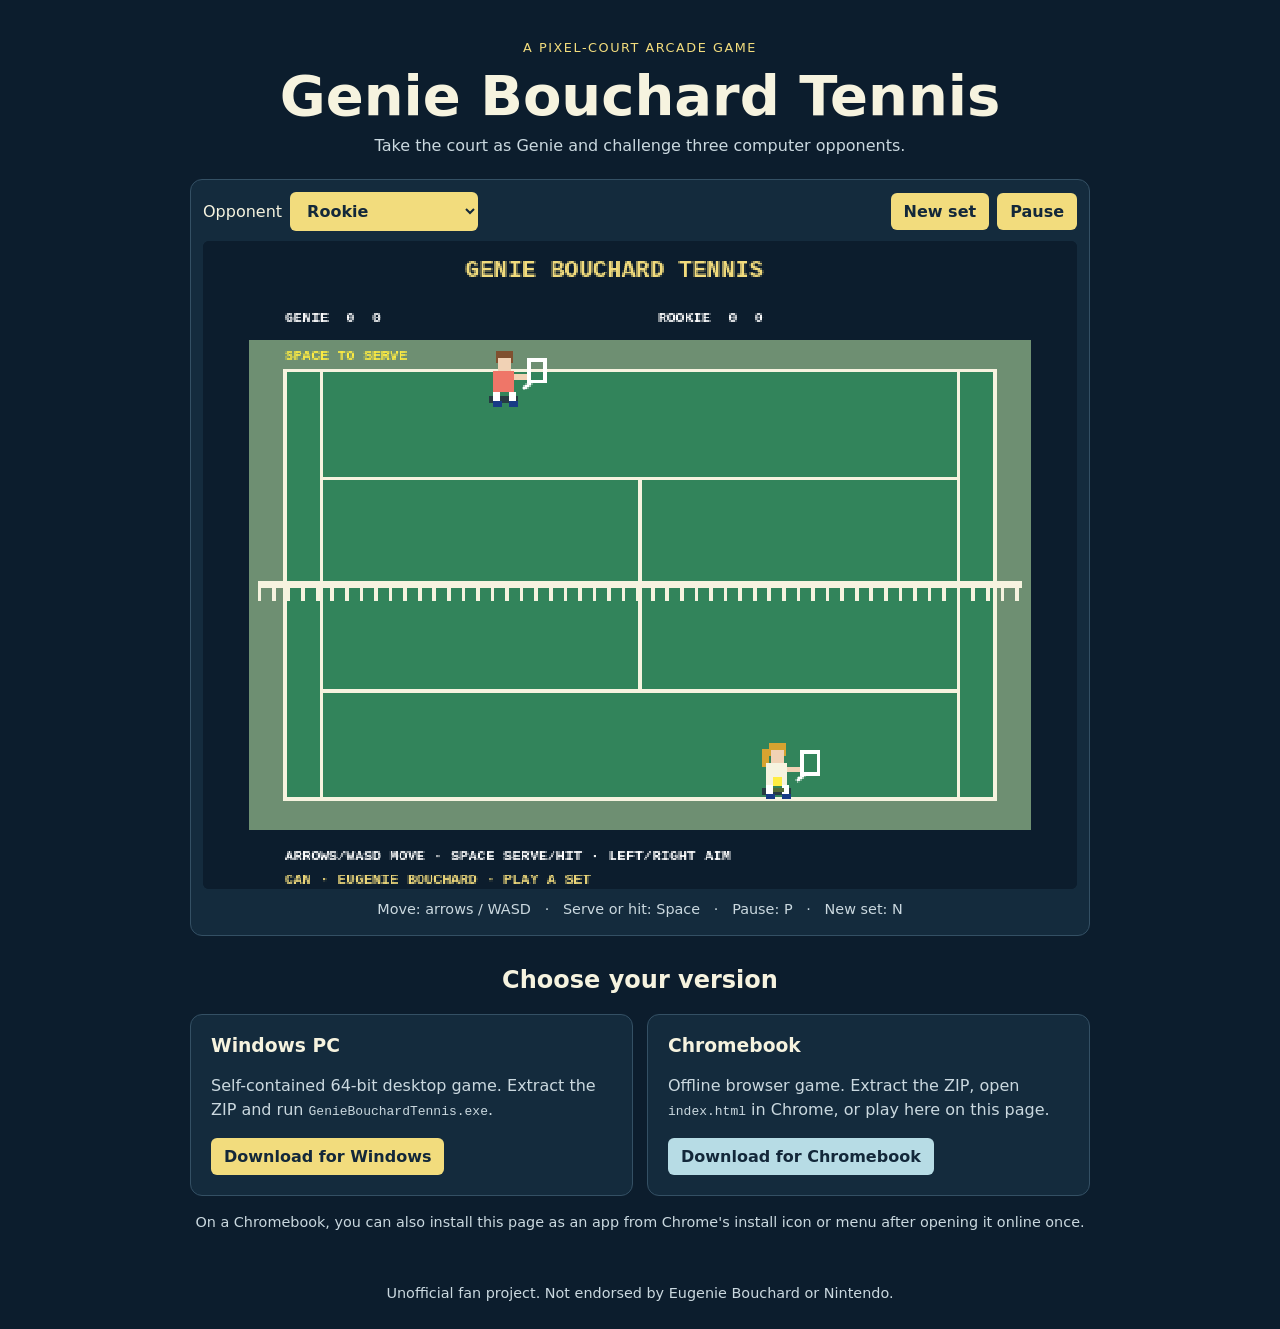
==== docs/index.html @ 1b9152fe "Add Pages site and Chromebook game Co-authored-by: jcampbell1870 <67461921+jcampbell1870@users.norep" ====
<!doctype html>
<html lang="en">
<head>
  <meta charset="utf-8">
  <meta name="viewport" content="width=device-width, initial-scale=1">
  <meta name="theme-color" content="#0c1d2d">
  <meta name="description" content="Play Genie Bouchard Tennis on Windows or Chromebook.">
  <link rel="manifest" href="./manifest.webmanifest">
  <link rel="stylesheet" href="./style.css">
  <title>Genie Bouchard Tennis</title>
</head>
<body>
  <main>
    <header>
      <p class="eyebrow">A pixel-court arcade game</p>
      <h1>Genie Bouchard Tennis</h1>
      <p>Take the court as Genie and challenge three computer opponents.</p>
    </header>

    <section class="game" aria-label="Play the game">
      <div class="toolbar">
        <label for="opponent">Opponent</label>
        <select id="opponent">
          <option>Rookie</option>
          <option>Club Champion</option>
          <option>Tour Challenger</option>
        </select>
        <button id="new-game" type="button">New set</button>
        <button id="pause" type="button">Pause</button>
      </div>
      <canvas id="court" width="480" height="360" tabindex="0" aria-label="Tennis game. Use arrow keys or WASD to move, Space to serve or hit, and P to pause."></canvas>
      <p class="controls">Move: arrows / WASD &nbsp; · &nbsp; Serve or hit: Space &nbsp; · &nbsp; Pause: P &nbsp; · &nbsp; New set: N</p>
    </section>

    <section class="downloads" aria-labelledby="download-title">
      <h2 id="download-title">Choose your version</h2>
      <div class="download-cards">
        <article>
          <h3>Windows PC</h3>
          <p>Self-contained 64-bit desktop game. Extract the ZIP and run <code>GenieBouchardTennis.exe</code>.</p>
          <a class="button" href="./downloads/GenieBouchardTennis-Windows-x64.zip">Download for Windows</a>
        </article>
        <article>
          <h3>Chromebook</h3>
          <p>Offline browser game. Extract the ZIP, open <code>index.html</code> in Chrome, or play here on this page.</p>
          <a class="button secondary" href="./downloads/GenieBouchardTennis-Chromebook.zip">Download for Chromebook</a>
        </article>
      </div>
      <p class="install-note">On a Chromebook, you can also install this page as an app from Chrome's install icon or menu after opening it online once.</p>
    </section>
    <footer>Unofficial fan project. Not endorsed by Eugenie Bouchard or Nintendo.</footer>
  </main>
  <script src="./game.js"></script>
  <script>
    if ("serviceWorker" in navigator && location.protocol !== "file:") {
      navigator.serviceWorker.register("./service-worker.js");
    }
  </script>
</body>
</html>
---- docs/style.css ----
:root {
  color-scheme: dark;
  font-family: system-ui, sans-serif;
  color: #f6f3df;
  background: #0c1d2d;
}

* { box-sizing: border-box; }

body { margin: 0; }

main {
  width: min(940px, 100%);
  margin: 0 auto;
  padding: 32px 20px 24px;
}

header { text-align: center; margin-bottom: 24px; }
h1 { margin: 4px 0 8px; font-size: clamp(2rem, 7vw, 3.5rem); }
header p { color: #cad8df; margin: 8px 0; }
.eyebrow { color: #f2dc7d; text-transform: uppercase; letter-spacing: .12em; font-size: .8rem; }

.game, .downloads article {
  background: #142b3d;
  border: 1px solid #345064;
  border-radius: 12px;
}

.game { padding: 12px; }
.toolbar { display: flex; align-items: center; flex-wrap: wrap; gap: 8px; margin-bottom: 10px; }
button, select, .button {
  border: 0;
  border-radius: 6px;
  background: #f2dc7d;
  color: #13283a;
  font: inherit;
  font-weight: 700;
  padding: 9px 13px;
}
button, select, a { cursor: pointer; }
button:hover, .button:hover { filter: brightness(1.1); }
select { margin-right: auto; }

canvas {
  display: block;
  width: 100%;
  max-height: 72vh;
  aspect-ratio: 4 / 3;
  background: #0c1d2d;
  border-radius: 6px;
  image-rendering: pixelated;
  outline-color: #f2dc7d;
}

.controls, .install-note, footer { color: #cad8df; font-size: .9rem; line-height: 1.5; }
.controls { text-align: center; margin: 10px 0 2px; }
.downloads { margin-top: 30px; }
.downloads h2 { text-align: center; }
.download-cards { display: grid; grid-template-columns: repeat(2, minmax(0, 1fr)); gap: 14px; }
.downloads article { padding: 20px; }
.downloads h3 { margin-top: 0; }
.downloads p { color: #cad8df; min-height: 3em; line-height: 1.5; }
.button { display: inline-block; text-decoration: none; }
.button.secondary { background: #b7dce5; }
.install-note { text-align: center; margin: 16px 0; }
footer { text-align: center; margin-top: 28px; }

@media (max-width: 560px) {
  main { padding: 24px 12px; }
  .download-cards { grid-template-columns: 1fr; }
  .downloads p { min-height: 0; }
  .toolbar select { margin-right: 0; }
}
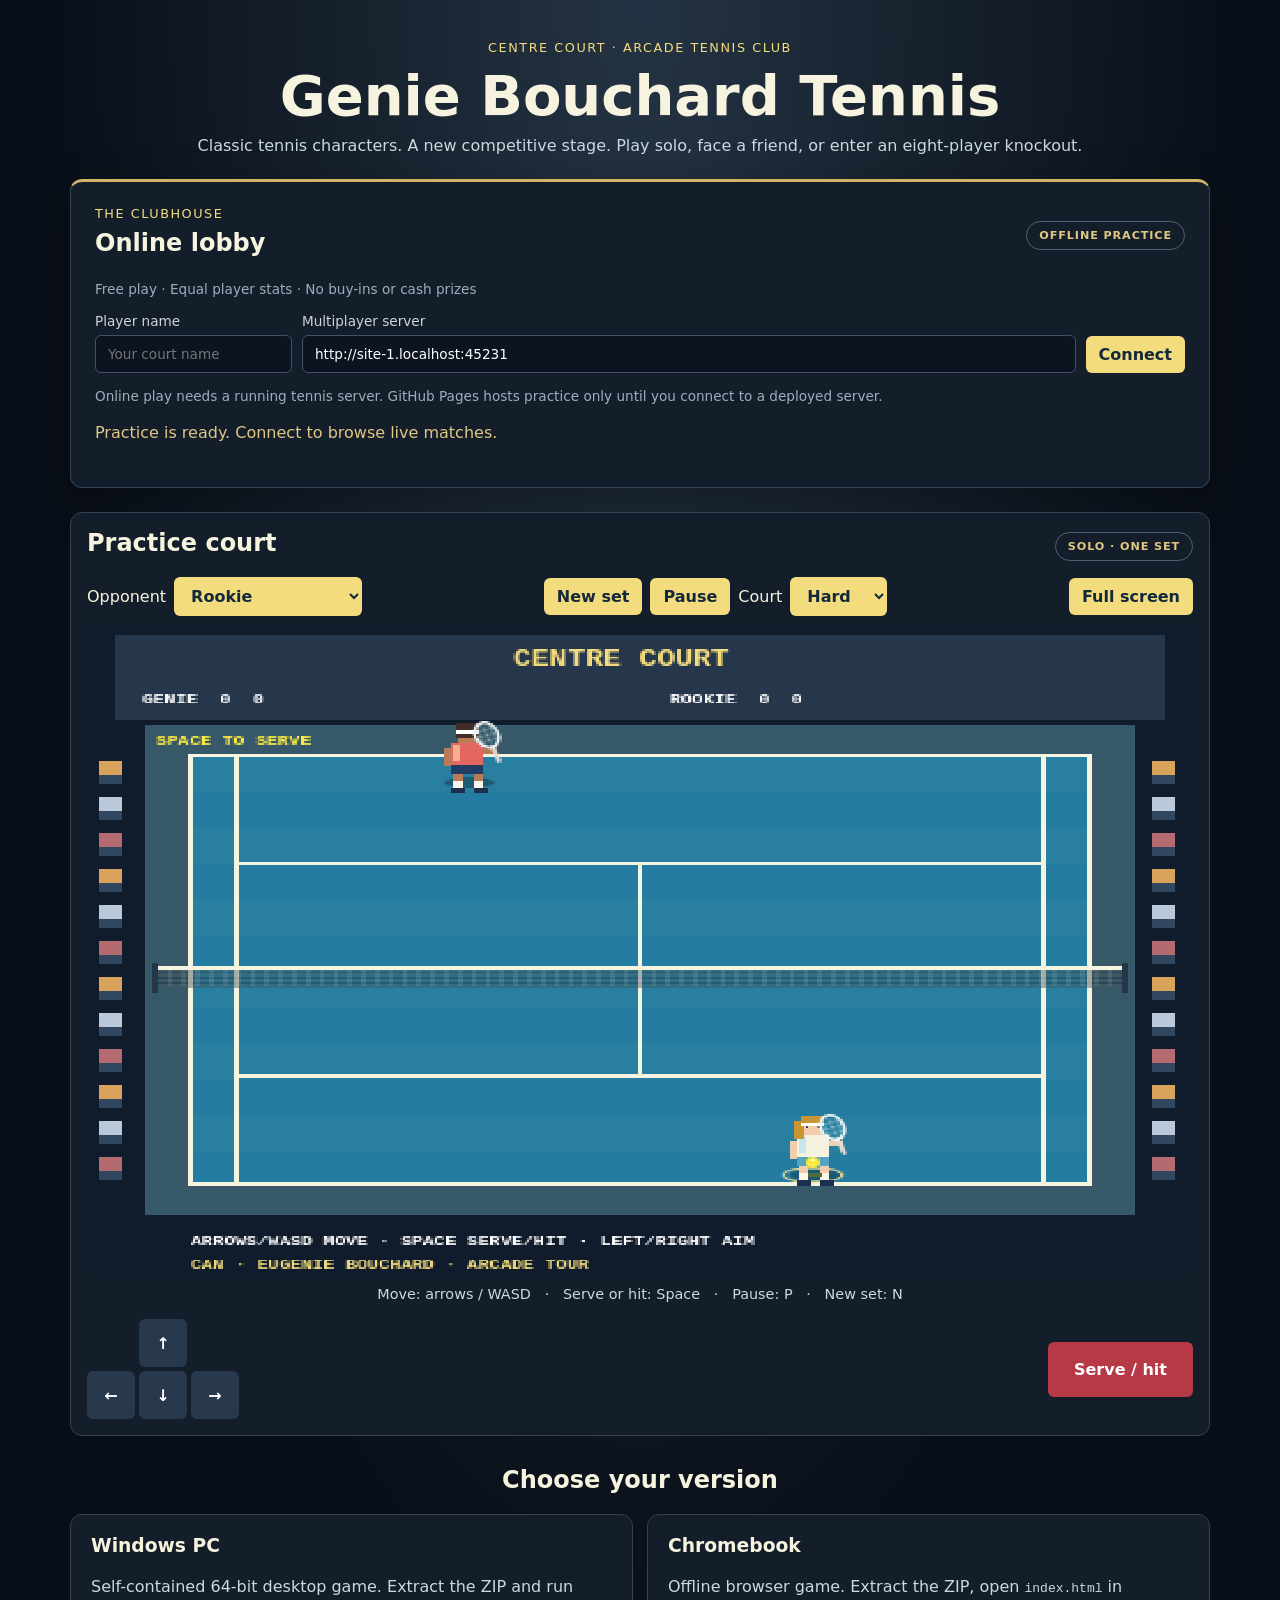
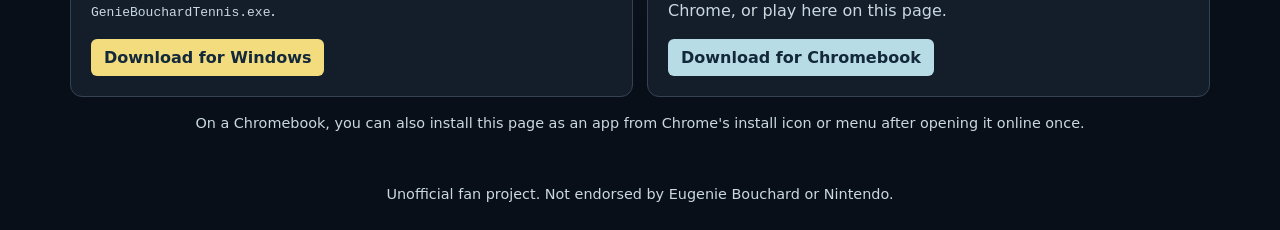
==== commit b8d1c33d: "Upgrade tennis characters and add online clubhouse interface Co-authored-by: jcampbell1870 <67461921" ====
--- a/docs/index.html
+++ b/docs/index.html
@@ -12,12 +12,56 @@
 <body>
   <main>
     <header>
-      <p class="eyebrow">A pixel-court arcade game</p>
+      <p class="eyebrow">Centre court · Arcade tennis club</p>
       <h1>Genie Bouchard Tennis</h1>
-      <p>Take the court as Genie and challenge three computer opponents.</p>
+      <p>Classic tennis characters. A new competitive stage. Play solo, face a friend, or enter an eight-player knockout.</p>
     </header>
 
+    <section class="lobby" aria-labelledby="lobby-title">
+      <div class="lobby-heading">
+        <div><p class="eyebrow">The clubhouse</p><h2 id="lobby-title">Online lobby</h2></div>
+        <span id="connection-badge" class="badge">OFFLINE PRACTICE</span>
+      </div>
+      <p class="lobby-note">Free play · Equal player stats · No buy-ins or cash prizes</p>
+      <form id="connect-form" class="connect-form">
+        <label>Player name <input id="player-name" maxlength="24" required placeholder="Your court name" autocomplete="nickname"></label>
+        <label class="server-field">Multiplayer server <input id="server-url" type="url" required placeholder="https://your-tennis-server.example" aria-describedby="server-help"></label>
+        <button id="connect" type="submit">Connect</button>
+        <button id="disconnect" type="button" hidden>Disconnect</button>
+      </form>
+      <p id="server-help" class="lobby-note">Online play needs a running tennis server. GitHub Pages hosts practice only until you connect to a deployed server.</p>
+      <p id="lobby-status" role="status" aria-live="polite">Practice is ready. Connect to browse live matches.</p>
+      <div id="lobby-content" hidden>
+        <div class="lobby-actions">
+          <div class="mode-tabs" role="group" aria-label="Room filter">
+            <button type="button" data-filter="all" aria-pressed="true">All courts</button>
+            <button type="button" data-filter="duel" aria-pressed="false">1 vs 1</button>
+            <button type="button" data-filter="tournament" aria-pressed="false">Tournaments</button>
+          </div>
+          <form id="create-form" class="create-form">
+            <label class="sr-only" for="room-name">Room name</label>
+            <input id="room-name" maxlength="40" required placeholder="Name your court">
+            <label class="sr-only" for="room-mode">Match format</label>
+            <select id="room-mode"><option value="duel">1 vs 1 · 2 seats</option><option value="tournament">Knockout · 8 seats</option></select>
+            <button id="create-room" type="submit">Create room</button>
+          </form>
+        </div>
+        <div class="room-table-wrap">
+          <table class="room-table"><thead><tr><th>Court / event</th><th>Format</th><th>Seats</th><th>Status</th><th><span class="sr-only">Join</span></th></tr></thead>
+            <tbody id="room-list"></tbody>
+          </table>
+        </div>
+        <section id="active-room" hidden aria-labelledby="active-room-title">
+          <div class="lobby-heading"><h3 id="active-room-title"></h3><button id="leave-room" type="button">Leave room</button></div>
+          <p id="room-status"></p>
+          <ol id="roster" class="roster"></ol>
+          <div id="bracket" class="bracket" aria-label="Tournament bracket"></div>
+        </section>
+      </div>
+    </section>
+
     <section class="game" aria-label="Play the game">
+      <div class="court-heading"><h2 id="match-title">Practice court</h2><span id="match-badge" class="badge">SOLO · ONE SET</span></div>
       <div class="toolbar">
         <label for="opponent">Opponent</label>
         <select id="opponent">
@@ -27,9 +71,17 @@
         </select>
         <button id="new-game" type="button">New set</button>
         <button id="pause" type="button">Pause</button>
+        <label for="surface">Court</label>
+        <select id="surface"><option value="hard">Hard</option><option value="grass">Grass</option><option value="clay">Clay</option></select>
+        <button id="fullscreen" type="button">Full screen</button>
       </div>
       <canvas id="court" width="480" height="360" tabindex="0" aria-label="Tennis game. Use arrow keys or WASD to move, Space to serve or hit, and P to pause."></canvas>
       <p class="controls">Move: arrows / WASD &nbsp; · &nbsp; Serve or hit: Space &nbsp; · &nbsp; Pause: P &nbsp; · &nbsp; New set: N</p>
+      <p id="online-controls" class="controls" hidden>Online matches cannot pause. You control the highlighted player; the upper player moves in screen coordinates. Release Space between swings.</p>
+      <div class="touch-controls" aria-label="Touch game controls">
+        <div class="direction-pad"><button type="button" data-key="ArrowUp" aria-label="Move up">↑</button><button type="button" data-key="ArrowLeft" aria-label="Move left">←</button><button type="button" data-key="ArrowDown" aria-label="Move down">↓</button><button type="button" data-key="ArrowRight" aria-label="Move right">→</button></div>
+        <button type="button" data-key=" " class="swing-button">Serve / hit</button>
+      </div>
     </section>
 
     <section class="downloads" aria-labelledby="download-title">
@@ -51,6 +103,7 @@
     <footer>Unofficial fan project. Not endorsed by Eugenie Bouchard or Nintendo.</footer>
   </main>
   <script src="./game.js"></script>
+  <script src="./lobby.js"></script>
   <script>
     if ("serviceWorker" in navigator && location.protocol !== "file:") {
       navigator.serviceWorker.register("./service-worker.js");
--- a/docs/style.css
+++ b/docs/style.css
@@ -2,15 +2,15 @@
   color-scheme: dark;
   font-family: system-ui, sans-serif;
   color: #f6f3df;
-  background: #0c1d2d;
+  background: #090f18;
 }
 
 * { box-sizing: border-box; }
 
-body { margin: 0; }
+body { margin: 0; background: radial-gradient(ellipse at top, #243343, #090f18 65%); }
 
 main {
-  width: min(940px, 100%);
+  width: min(1180px, 100%);
   margin: 0 auto;
   padding: 32px 20px 24px;
 }
@@ -20,13 +20,13 @@
 header p { color: #cad8df; margin: 8px 0; }
 .eyebrow { color: #f2dc7d; text-transform: uppercase; letter-spacing: .12em; font-size: .8rem; }
 
-.game, .downloads article {
-  background: #142b3d;
-  border: 1px solid #345064;
+.game, .downloads article, .lobby {
+  background: #141e2b;
+  border: 1px solid #344254;
   border-radius: 12px;
 }
 
-.game { padding: 12px; }
+.game { padding: 16px; margin-top: 24px; }
 .toolbar { display: flex; align-items: center; flex-wrap: wrap; gap: 8px; margin-bottom: 10px; }
 button, select, .button {
   border: 0;
@@ -65,9 +65,66 @@
 .install-note { text-align: center; margin: 16px 0; }
 footer { text-align: center; margin-top: 28px; }
 
+[hidden] { display: none !important; }
+.lobby { padding: 24px; border-top: 3px solid #d4b264; box-shadow: 0 16px 48px #0004; }
+.lobby-heading, .court-heading { display: flex; align-items: center; justify-content: space-between; gap: 12px; }
+.lobby-heading h2, .court-heading h2 { margin: 0 0 8px; }
+.lobby-heading .eyebrow { margin: 0 0 8px; }
+.badge { border: 1px solid #526071; color: #e0c783; border-radius: 20px; padding: 7px 12px; font-size: .7rem; font-weight: 800; letter-spacing: .08em; white-space: nowrap; }
+.badge.connected { color: #7be2ad; border-color: #36745b; }
+.lobby-note { font-size: .85rem; color: #9facba; line-height: 1.5; }
+.connect-form, .create-form, .lobby-actions { display: flex; flex-wrap: wrap; gap: 10px; align-items: end; }
+.connect-form label { display: grid; gap: 6px; font-size: .85rem; color: #ccd5df; }
+.server-field { flex: 1; min-width: 230px; }
+input { padding: 10px 12px; font: inherit; background: #0b1420; border: 1px solid #455264; border-radius: 6px; color: #fff; min-width: 0; }
+input:focus, button:focus-visible, select:focus-visible { outline: 2px solid #e0c783; outline-offset: 3px; }
+button:disabled { opacity: .45; cursor: not-allowed; }
+.lobby-actions { justify-content: space-between; align-items: center; margin: 20px 0; }
+.mode-tabs { display: flex; gap: 4px; }
+.mode-tabs button { background: #243142; color: #bdc9d7; font-size: .85rem; }
+.mode-tabs button[aria-pressed="true"] { background: #b83946; color: #fff; }
+.create-form input { width: 180px; }
+.create-form select { margin: 0; }
+.room-table-wrap { overflow-x: auto; }
+.room-table { width: 100%; border-collapse: collapse; text-align: left; font-size: .9rem; }
+.room-table th { color: #96a5b6; font-size: .75rem; text-transform: uppercase; letter-spacing: .05em; }
+.room-table td, .room-table th { padding: 14px 12px; border-bottom: 1px solid #2b3748; }
+.room-table tbody tr:nth-child(odd) { background: #1b2736; }
+.room-table td:first-child { font-weight: 700; }
+.room-table button { background: #b83946; color: #fff; padding: 7px 16px; }
+#lobby-status { color: #e0c783; min-height: 1.5em; }
+#active-room { margin-top: 24px; padding: 20px; background: #0d1723; border: 1px solid #38465a; border-radius: 8px; }
+.roster { display: grid; grid-template-columns: repeat(4, 1fr); gap: 8px; list-style: none; padding: 0; }
+.roster li { padding: 12px; border: 1px solid #344254; border-radius: 6px; overflow-wrap: anywhere; }
+.roster .you { border-color: #d4b264; color: #e0c783; }
+.empty-seat { color: #768697; }
+.bracket { display: grid; grid-template-columns: repeat(3, minmax(0, 1fr)); gap: 16px; }
+.bracket h4 { color: #e0c783; text-transform: uppercase; font-size: .75rem; }
+.bracket-match { border: 1px solid #354358; border-radius: 6px; margin-bottom: 10px; padding: 10px; font-size: .85rem; }
+.bracket-match p { margin: 4px 0; overflow-wrap: anywhere; }
+.bracket-match .winner { color: #7be2ad; font-weight: 700; }
+.bracket-match small { color: #9facba; }
+.court-heading { margin-bottom: 12px; }
+.touch-controls { display: flex; justify-content: space-between; gap: 16px; margin-top: 14px; }
+.touch-controls button { touch-action: none; user-select: none; min-width: 48px; min-height: 48px; background: #28394e; color: #fff; }
+.direction-pad { display: grid; grid-template-columns: repeat(3, 48px); gap: 4px; }
+.direction-pad button:first-child { grid-column: 2; }
+.direction-pad button:nth-child(2) { grid-column: 1; }
+.swing-button { align-self: center; background: #b83946 !important; padding: 18px 26px; }
+.sr-only { position: absolute; width: 1px; height: 1px; padding: 0; margin: -1px; overflow: hidden; clip: rect(0,0,0,0); white-space: nowrap; border: 0; }
+.game:fullscreen { overflow: auto; background: #090f18; }
+.game:fullscreen canvas { max-height: 80vh; width: auto; max-width: 100%; margin: auto; }
+
 @media (max-width: 560px) {
   main { padding: 24px 12px; }
   .download-cards { grid-template-columns: 1fr; }
   .downloads p { min-height: 0; }
   .toolbar select { margin-right: 0; }
+  .lobby { padding: 16px; }
+  .lobby-heading, .court-heading { flex-wrap: wrap; }
+  .connect-form label, .server-field { width: 100%; }
+  .roster { grid-template-columns: repeat(2, 1fr); }
+  .bracket { grid-template-columns: 1fr; }
+  .create-form { width: 100%; }
+  .create-form input { flex: 1; width: 100%; }
 }
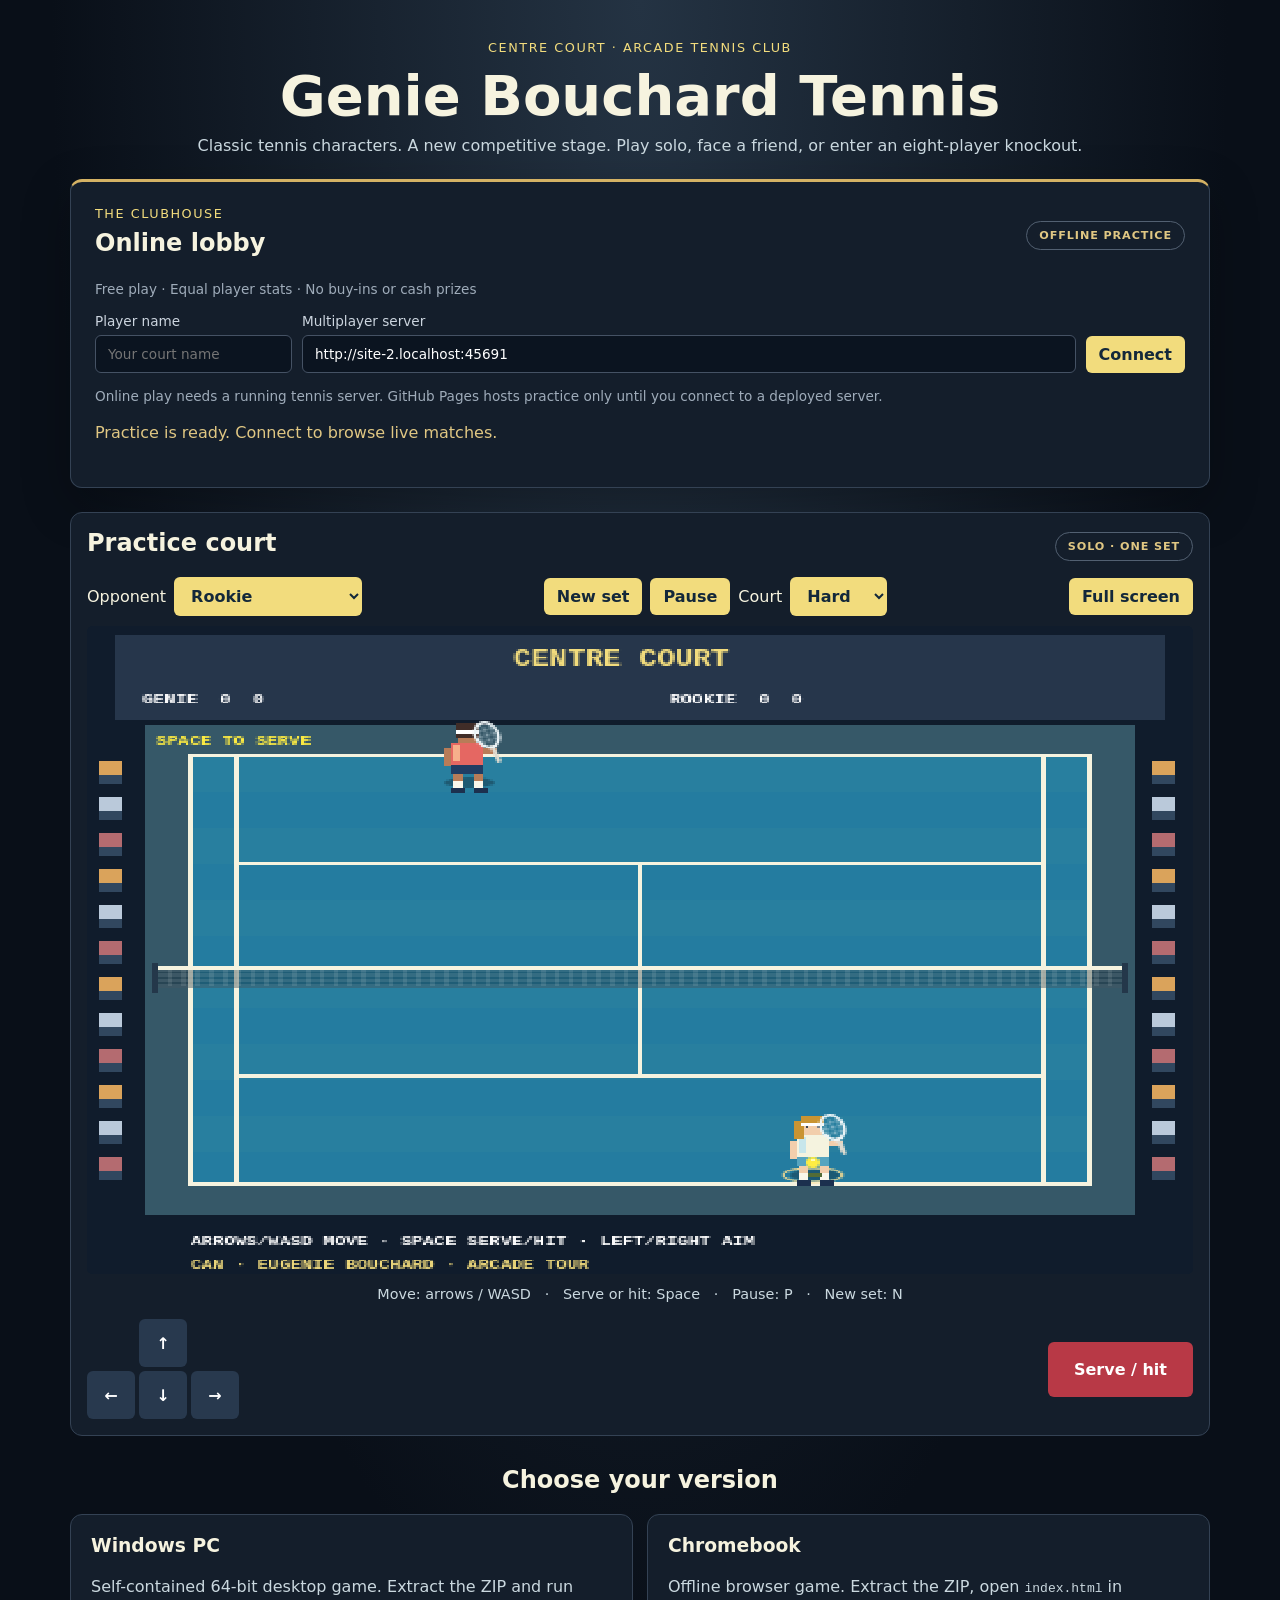
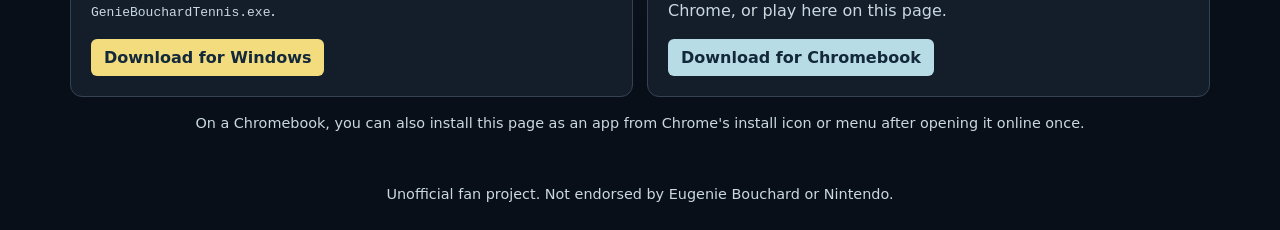
==== commit 1c5e972e: "Add tournament championship trophy display Co-authored-by: jcampbell1870 <67461921+jcampbell1870@use" ====
--- a/docs/index.html
+++ b/docs/index.html
@@ -55,6 +55,7 @@
           <div class="lobby-heading"><h3 id="active-room-title"></h3><button id="leave-room" type="button">Leave room</button></div>
           <p id="room-status"></p>
           <ol id="roster" class="roster"></ol>
+          <div id="championship-trophy" class="championship-trophy" role="status" aria-live="polite" hidden></div>
           <div id="bracket" class="bracket" aria-label="Tournament bracket"></div>
         </section>
       </div>
--- a/docs/style.css
+++ b/docs/style.css
@@ -70,7 +70,8 @@
 .lobby-heading, .court-heading { display: flex; align-items: center; justify-content: space-between; gap: 12px; }
 .lobby-heading h2, .court-heading h2 { margin: 0 0 8px; }
 .lobby-heading .eyebrow { margin: 0 0 8px; }
-.badge { border: 1px solid #526071; color: #e0c783; border-radius: 20px; padding: 7px 12px; font-size: .7rem; font-weight: 800; letter-spacing: .08em; white-space: nowrap; }
+.badge { border: 1px solid #526071; color: #e0c783; border-radius: 20px; padding: 7px 12px; font-size: .7rem; font-weight: 800; letter-spacing: .08em; white-space: nowrap; max-width: 100%; overflow: hidden; text-overflow: ellipsis; }
+.lobby-heading h3, .court-heading h2 { overflow-wrap: anywhere; min-width: 0; }
 .badge.connected { color: #7be2ad; border-color: #36745b; }
 .lobby-note { font-size: .85rem; color: #9facba; line-height: 1.5; }
 .connect-form, .create-form, .lobby-actions { display: flex; flex-wrap: wrap; gap: 10px; align-items: end; }
@@ -104,6 +105,10 @@
 .bracket-match p { margin: 4px 0; overflow-wrap: anywhere; }
 .bracket-match .winner { color: #7be2ad; font-weight: 700; }
 .bracket-match small { color: #9facba; }
+.championship-trophy { display: flex; align-items: center; gap: 14px; margin: 20px 0; padding: 16px 20px; border: 1px solid #d4b264; border-radius: 8px; background: linear-gradient(110deg, #3c321e, #1c2733 72%); box-shadow: inset 0 0 24px #d4b26418; }
+.championship-trophy-icon { font-size: 2.5rem; line-height: 1; }
+.championship-trophy-heading { display: block; color: #e0c783; text-transform: uppercase; letter-spacing: .1em; font-size: .72rem; font-weight: 800; }
+.championship-trophy strong { display: block; margin-top: 4px; font-size: 1.2rem; overflow-wrap: anywhere; }
 .court-heading { margin-bottom: 12px; }
 .touch-controls { display: flex; justify-content: space-between; gap: 16px; margin-top: 14px; }
 .touch-controls button { touch-action: none; user-select: none; min-width: 48px; min-height: 48px; background: #28394e; color: #fff; }
